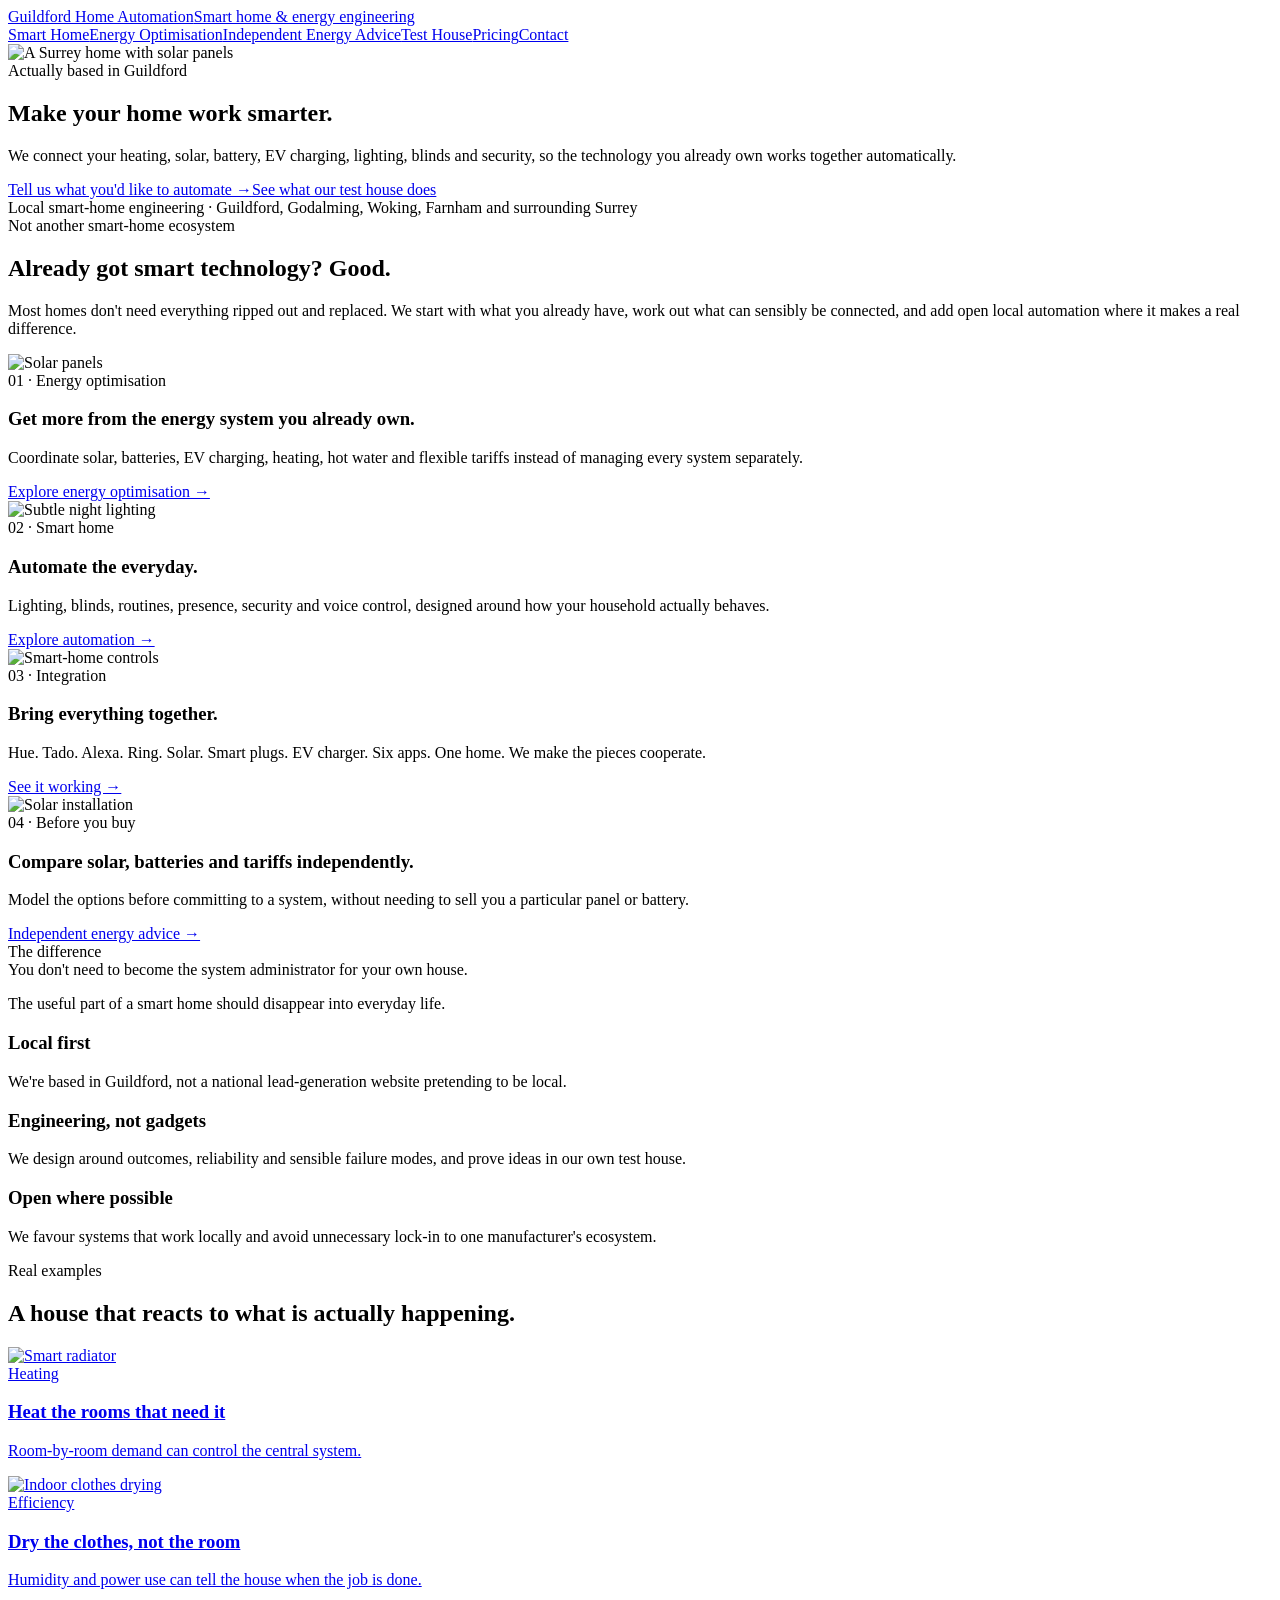
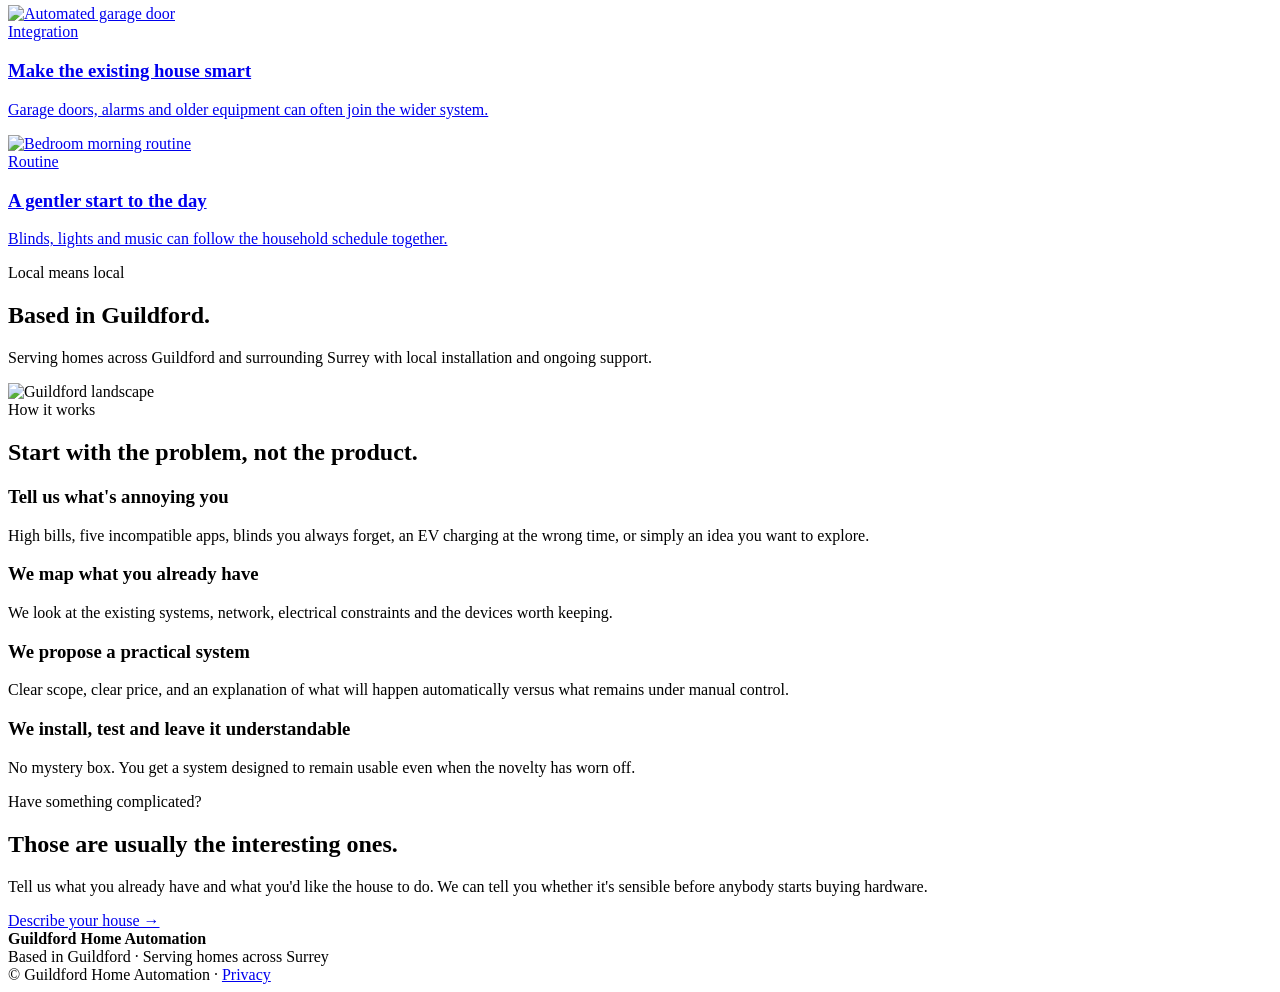
==== index.html @ ccb85223 "Add homepage" ====
<!doctype html>
<html lang="en-GB">
<head>
<meta charset="utf-8"><meta name="viewport" content="width=device-width,initial-scale=1">
<title>Guildford Home Automation | Smart Home & Energy Automation</title>
<meta name="description" content="Local smart-home engineering in Guildford. We connect heating, solar, batteries, EV charging, lighting, blinds and security so your home works together.">
<link rel="canonical" href="https://guildfordhomeautomation.co.uk/">
<link rel="stylesheet" href="assets/site.css">
</head>
<body>
<header><div class="wrap nav"><a class="brand" href="index.html">Guildford Home Automation<span>Smart home & energy engineering</span></a><nav><a href="automation.html">Smart Home</a><a href="energy.html">Energy Optimisation</a><a href="energy-advice.html">Independent Energy Advice</a><a href="test-house.html">Test House</a><a href="pricing.html">Pricing</a><a class="btn" href="contact.html">Contact</a></nav></div></header>
<main>
<section class="hero hero-photo"><img class="hero-bg" src="assets/images/hero-home.jpg" alt="A Surrey home with solar panels"><div class="hero-shade"></div><div class="wrap hero-content"><div class="eyebrow light">Actually based in Guildford</div><h1>Make your home work smarter.</h1><p class="lead">We connect your heating, solar, battery, EV charging, lighting, blinds and security, so the technology you already own works together automatically.</p><div class="actions"><a class="btn lime" href="contact.html">Tell us what you'd like to automate →</a><a class="btn glass" href="test-house.html">See what our test house does</a></div><div class="local-note">Local smart-home engineering · Guildford, Godalming, Woking, Farnham and surrounding Surrey</div></div></section>
<section class="intro-band"><div class="wrap"><div class="eyebrow">Not another smart-home ecosystem</div><h2>Already got smart technology? Good.</h2><p class="lead">Most homes don't need everything ripped out and replaced. We start with what you already have, work out what can sensibly be connected, and add open local automation where it makes a real difference.</p><div class="feature-grid">
<article class="photo-card"><img src="assets/images/solar.jpg" alt="Solar panels"><div class="photo-copy"><span class="pill">01 · Energy optimisation</span><h3>Get more from the energy system you already own.</h3><p>Coordinate solar, batteries, EV charging, heating, hot water and flexible tariffs instead of managing every system separately.</p><a href="energy.html">Explore energy optimisation →</a></div></article>
<article class="photo-card"><img src="assets/images/night-lighting.jpg" alt="Subtle night lighting"><div class="photo-copy"><span class="pill">02 · Smart home</span><h3>Automate the everyday.</h3><p>Lighting, blinds, routines, presence, security and voice control, designed around how your household actually behaves.</p><a href="automation.html">Explore automation →</a></div></article>
<article class="photo-card"><img src="assets/images/smart-home.jpg" alt="Smart-home controls"><div class="photo-copy"><span class="pill">03 · Integration</span><h3>Bring everything together.</h3><p>Hue. Tado. Alexa. Ring. Solar. Smart plugs. EV charger. Six apps. One home. We make the pieces cooperate.</p><a href="test-house.html">See it working →</a></div></article>
<article class="photo-card"><img src="assets/images/solar.jpg" alt="Solar installation"><div class="photo-copy"><span class="pill">04 · Before you buy</span><h3>Compare solar, batteries and tariffs independently.</h3><p>Model the options before committing to a system, without needing to sell you a particular panel or battery.</p><a href="energy-advice.html">Independent energy advice →</a></div></article></div></div></section>
<section class="split-section dark"><div class="wrap split"><div><div class="eyebrow">The difference</div><div class="bigquote">You don't need to become the system administrator for your own house.</div><p class="lead compact">The useful part of a smart home should disappear into everyday life.</p></div><div class="stack-cards"><div class="mini-card"><h3>Local first</h3><p>We're based in Guildford, not a national lead-generation website pretending to be local.</p></div><div class="mini-card"><h3>Engineering, not gadgets</h3><p>We design around outcomes, reliability and sensible failure modes, and prove ideas in our own test house.</p></div><div class="mini-card"><h3>Open where possible</h3><p>We favour systems that work locally and avoid unnecessary lock-in to one manufacturer's ecosystem.</p></div></div></div></section>
<section><div class="wrap"><div class="eyebrow">Real examples</div><h2>A house that reacts to what is actually happening.</h2><div class="story-grid"><a class="story-card" href="test-house.html"><img src="assets/images/heating.jpg" alt="Smart radiator"><div><span>Heating</span><h3>Heat the rooms that need it</h3><p>Room-by-room demand can control the central system.</p></div></a><a class="story-card" href="test-house.html"><img src="assets/images/laundry.jpg" alt="Indoor clothes drying"><div><span>Efficiency</span><h3>Dry the clothes, not the room</h3><p>Humidity and power use can tell the house when the job is done.</p></div></a><a class="story-card" href="test-house.html"><img src="assets/images/garage.jpg" alt="Automated garage door"><div><span>Integration</span><h3>Make the existing house smart</h3><p>Garage doors, alarms and older equipment can often join the wider system.</p></div></a><a class="story-card" href="test-house.html"><img src="assets/images/bedroom.jpg" alt="Bedroom morning routine"><div><span>Routine</span><h3>A gentler start to the day</h3><p>Blinds, lights and music can follow the household schedule together.</p></div></a></div></div></section>
<section class="location-strip"><div class="wrap split location"><div><div class="eyebrow">Local means local</div><h2>Based in Guildford.</h2><p class="lead compact">Serving homes across Guildford and surrounding Surrey with local installation and ongoing support.</p></div><img src="assets/images/guildford.jpg" alt="Guildford landscape"></div></section>
<section><div class="wrap"><div class="eyebrow">How it works</div><h2>Start with the problem, not the product.</h2><div class="steps"><div class="step"><div><h3>Tell us what's annoying you</h3><p>High bills, five incompatible apps, blinds you always forget, an EV charging at the wrong time, or simply an idea you want to explore.</p></div></div><div class="step"><div><h3>We map what you already have</h3><p>We look at the existing systems, network, electrical constraints and the devices worth keeping.</p></div></div><div class="step"><div><h3>We propose a practical system</h3><p>Clear scope, clear price, and an explanation of what will happen automatically versus what remains under manual control.</p></div></div><div class="step"><div><h3>We install, test and leave it understandable</h3><p>No mystery box. You get a system designed to remain usable even when the novelty has worn off.</p></div></div></div></div></section>
<section><div class="wrap banner"><div><div class="eyebrow">Have something complicated?</div><h2>Those are usually the interesting ones.</h2><p>Tell us what you already have and what you'd like the house to do. We can tell you whether it's sensible before anybody starts buying hardware.</p></div><a class="btn" href="contact.html">Describe your house →</a></div></section>
</main>
<footer><div class="wrap footer-grid"><div><strong>Guildford Home Automation</strong><br>Based in Guildford · Serving homes across Surrey</div><div>© <span data-year></span> Guildford Home Automation · <a href="privacy.html">Privacy</a></div></div></footer><script src="assets/site.js"></script>
</body></html>
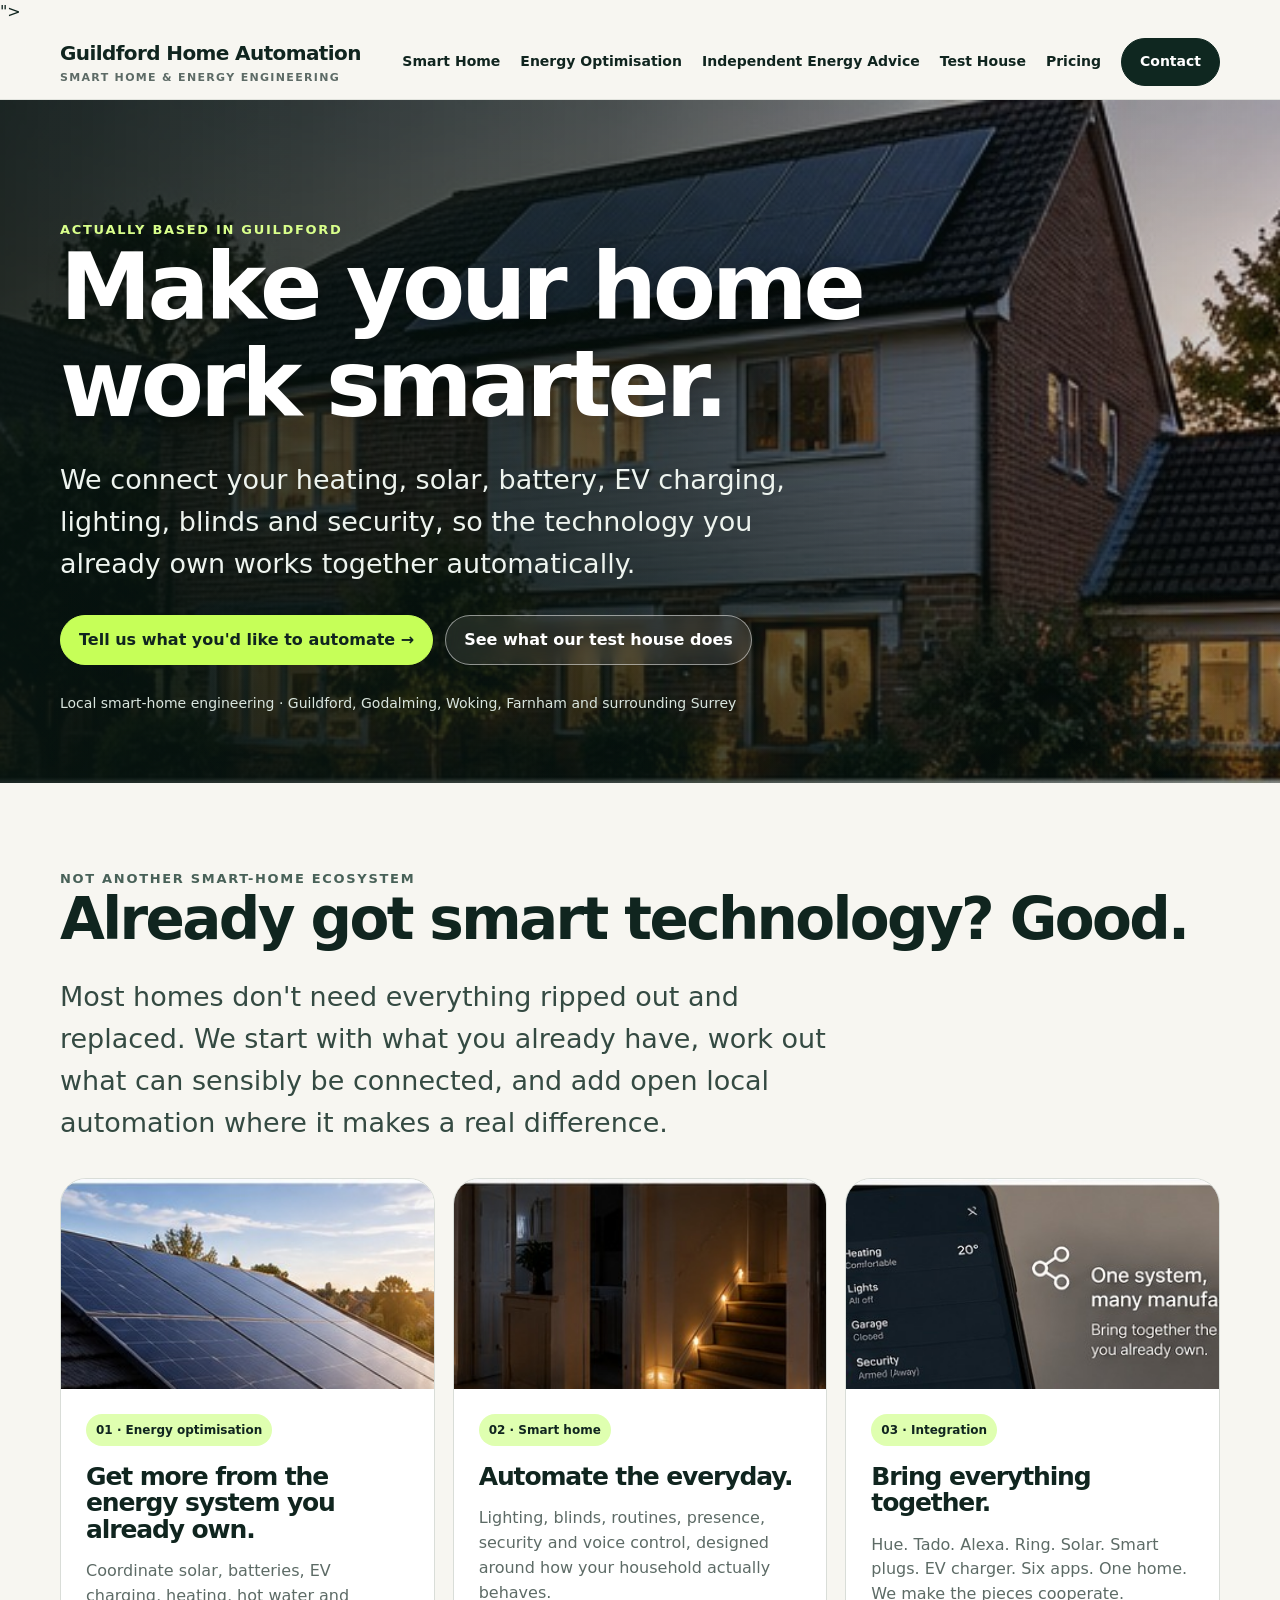
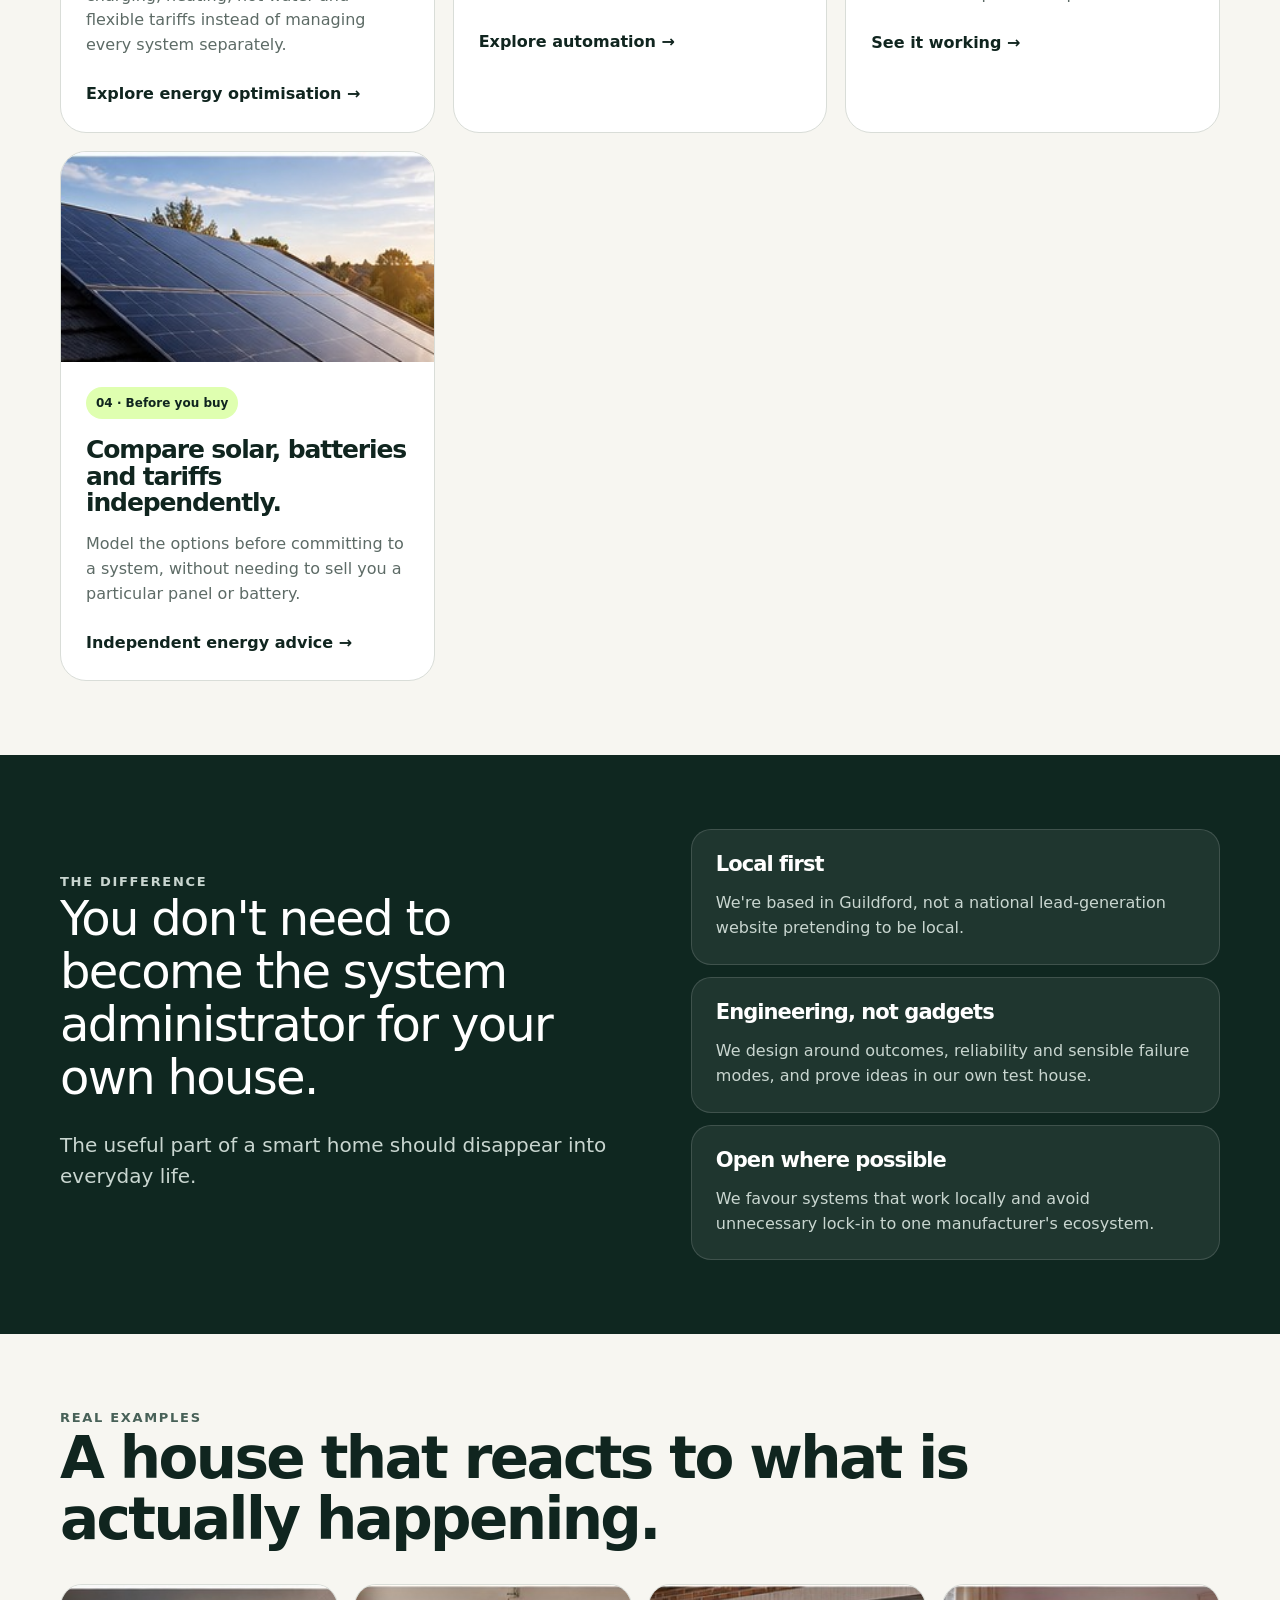
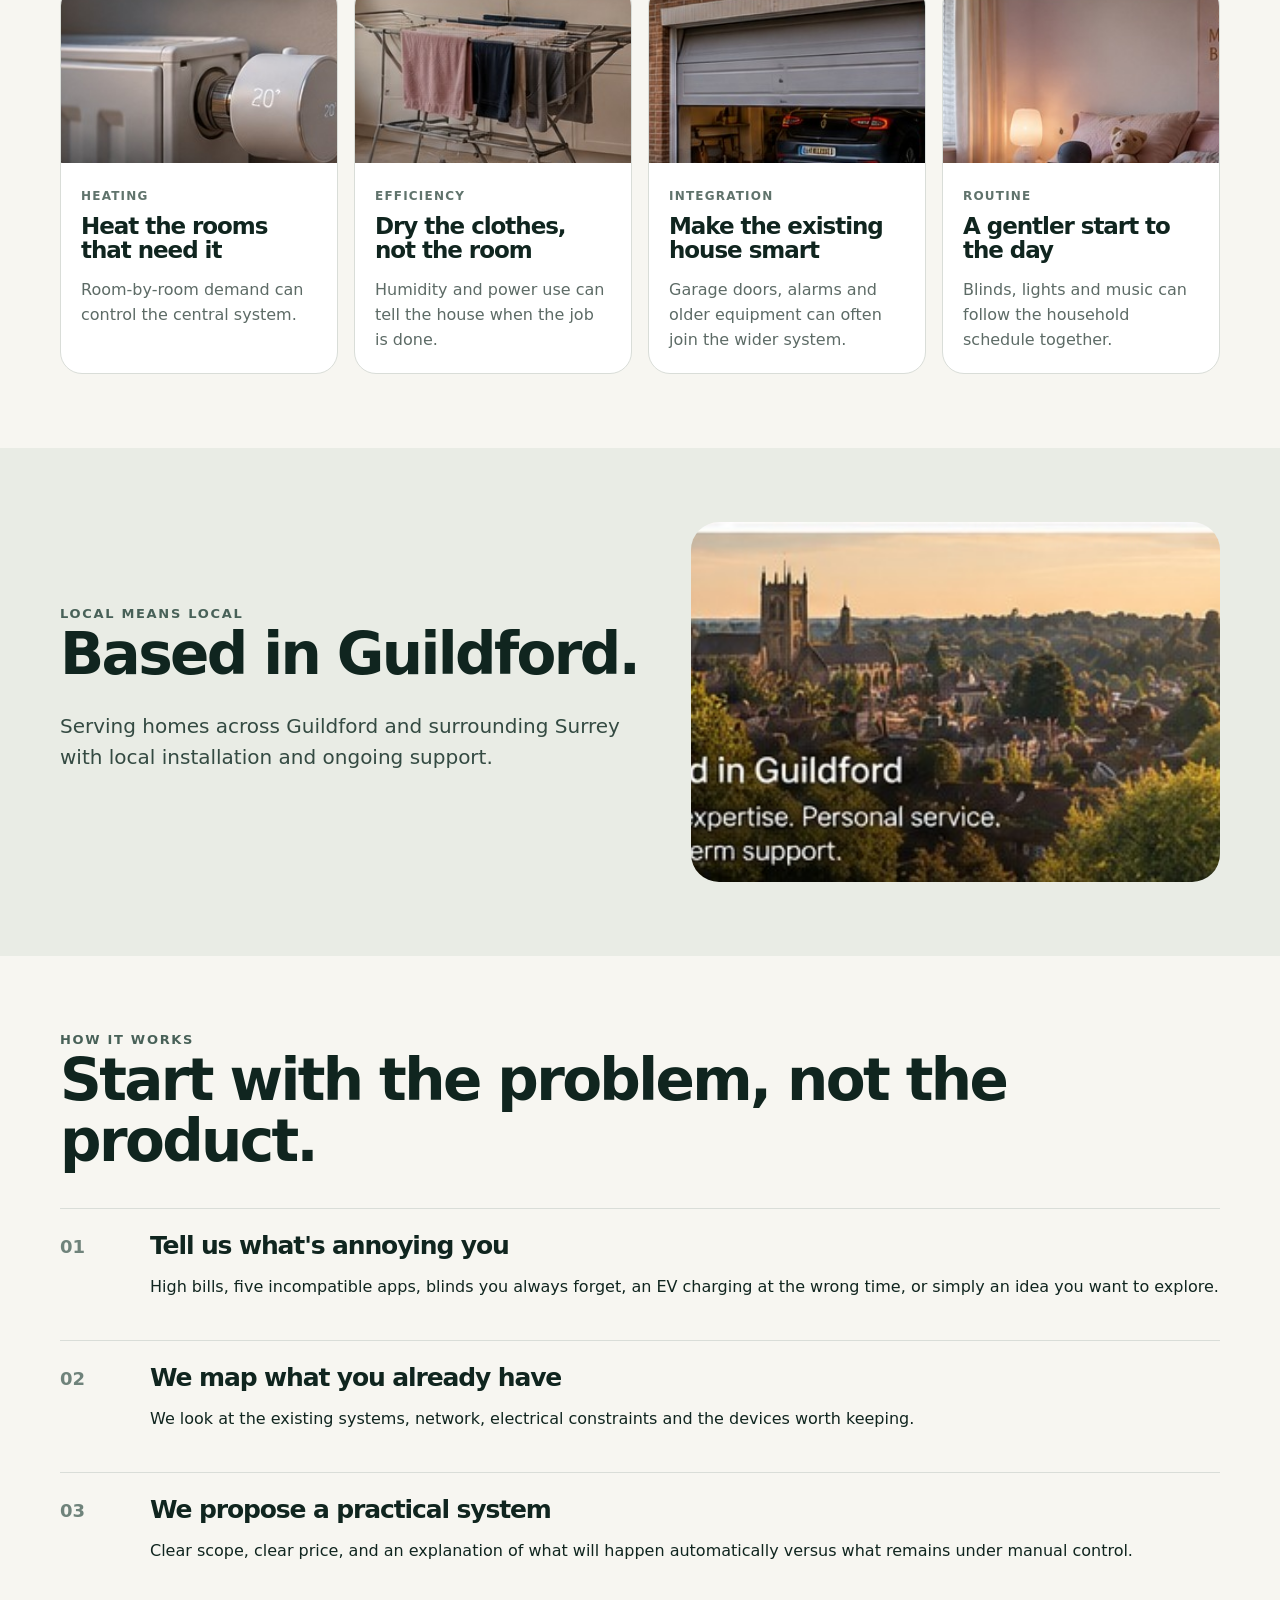
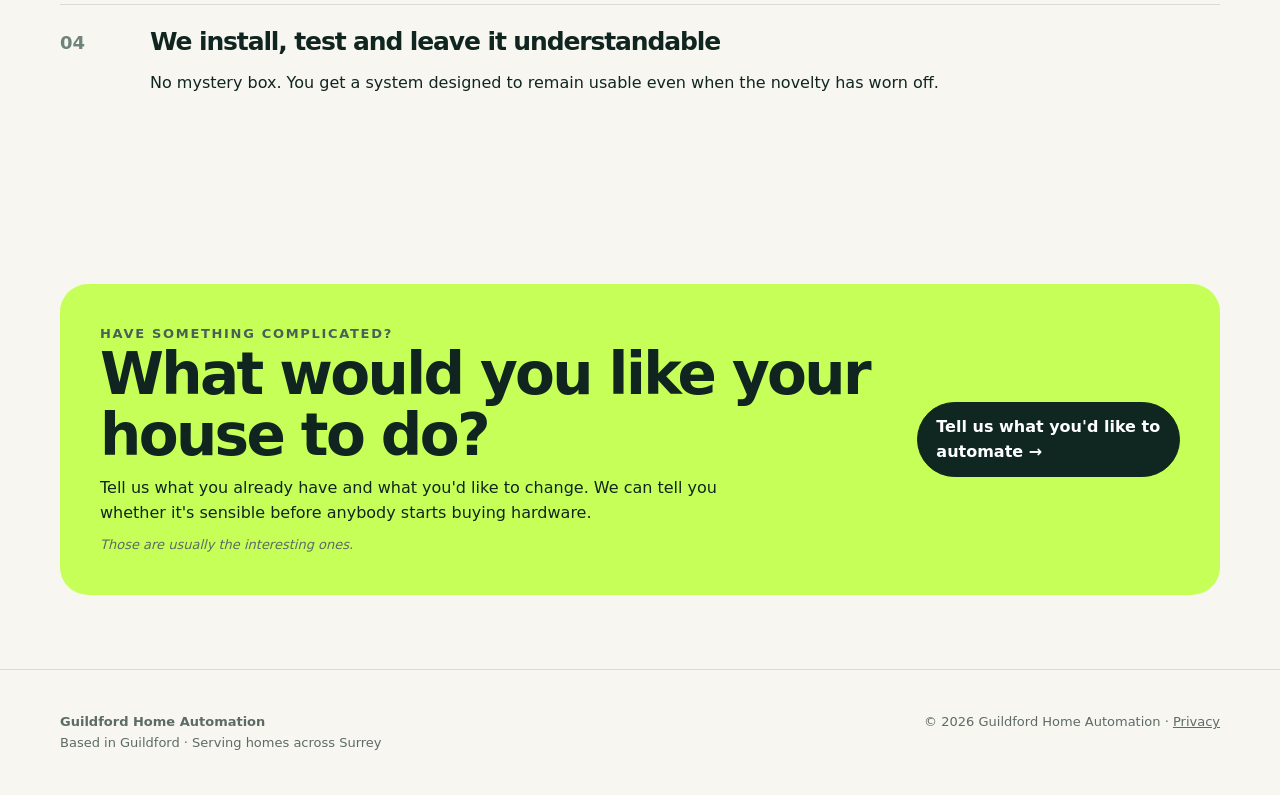
==== commit 26b15b3a: "Refine homepage final call to action hierarchy" ====
--- a/index.html
+++ b/index.html
@@ -1,5 +1,5 @@
 <!doctype html>
-<html lang="en-GB">
+<html lang="en-GB">">
 <head>
 <meta charset="utf-8"><meta name="viewport" content="width=device-width,initial-scale=1">
 <title>Guildford Home Automation | Smart Home & Energy Automation</title>
@@ -20,7 +20,7 @@
 <section><div class="wrap"><div class="eyebrow">Real examples</div><h2>A house that reacts to what is actually happening.</h2><div class="story-grid"><a class="story-card" href="test-house.html"><img src="assets/images/heating.jpg" alt="Smart radiator"><div><span>Heating</span><h3>Heat the rooms that need it</h3><p>Room-by-room demand can control the central system.</p></div></a><a class="story-card" href="test-house.html"><img src="assets/images/laundry.jpg" alt="Indoor clothes drying"><div><span>Efficiency</span><h3>Dry the clothes, not the room</h3><p>Humidity and power use can tell the house when the job is done.</p></div></a><a class="story-card" href="test-house.html"><img src="assets/images/garage.jpg" alt="Automated garage door"><div><span>Integration</span><h3>Make the existing house smart</h3><p>Garage doors, alarms and older equipment can often join the wider system.</p></div></a><a class="story-card" href="test-house.html"><img src="assets/images/bedroom.jpg" alt="Bedroom morning routine"><div><span>Routine</span><h3>A gentler start to the day</h3><p>Blinds, lights and music can follow the household schedule together.</p></div></a></div></div></section>
 <section class="location-strip"><div class="wrap split location"><div><div class="eyebrow">Local means local</div><h2>Based in Guildford.</h2><p class="lead compact">Serving homes across Guildford and surrounding Surrey with local installation and ongoing support.</p></div><img src="assets/images/guildford.jpg" alt="Guildford landscape"></div></section>
 <section><div class="wrap"><div class="eyebrow">How it works</div><h2>Start with the problem, not the product.</h2><div class="steps"><div class="step"><div><h3>Tell us what's annoying you</h3><p>High bills, five incompatible apps, blinds you always forget, an EV charging at the wrong time, or simply an idea you want to explore.</p></div></div><div class="step"><div><h3>We map what you already have</h3><p>We look at the existing systems, network, electrical constraints and the devices worth keeping.</p></div></div><div class="step"><div><h3>We propose a practical system</h3><p>Clear scope, clear price, and an explanation of what will happen automatically versus what remains under manual control.</p></div></div><div class="step"><div><h3>We install, test and leave it understandable</h3><p>No mystery box. You get a system designed to remain usable even when the novelty has worn off.</p></div></div></div></div></section>
-<section><div class="wrap banner"><div><div class="eyebrow">Have something complicated?</div><h2>Those are usually the interesting ones.</h2><p>Tell us what you already have and what you'd like the house to do. We can tell you whether it's sensible before anybody starts buying hardware.</p></div><a class="btn" href="contact.html">Describe your house →</a></div></section>
+<section><div class="wrap banner"><div><div class="eyebrow">Have something complicated?</div><h2>What would you like your house to do?</h2><p>Tell us what you already have and what you'd like to change. We can tell you whether it's sensible before anybody starts buying hardware.</p><p class="small"><em>Those are usually the interesting ones.</em></p></div><a class="btn" href="contact.html">Tell us what you'd like to automate →</a></div></section>
 </main>
 <footer><div class="wrap footer-grid"><div><strong>Guildford Home Automation</strong><br>Based in Guildford · Serving homes across Surrey</div><div>© <span data-year></span> Guildford Home Automation · <a href="privacy.html">Privacy</a></div></div></footer><script src="assets/site.js"></script>
 </body></html>
--- a/assets/site.css
+++ b/assets/site.css
@@ -0,0 +1,146 @@
+:root{
+  --ink:#10251f;
+  --muted:#5d6b66;
+  --paper:#f7f6f1;
+  --card:#ffffff;
+  --line:#d9ddd8;
+  --accent:#c6ff58;
+  --accent2:#dfffb0;
+  --dark:#0f2720;
+  --max:1160px;
+}
+*{box-sizing:border-box}
+html{scroll-behavior:smooth}
+body{margin:0;font-family:Inter,ui-sans-serif,system-ui,-apple-system,BlinkMacSystemFont,"Segoe UI",sans-serif;background:var(--paper);color:var(--ink);line-height:1.55}
+a{color:inherit}
+.wrap{width:min(var(--max),calc(100% - 40px));margin:auto}
+header{position:sticky;top:0;z-index:20;background:rgba(247,246,241,.93);backdrop-filter:blur(12px);border-bottom:1px solid rgba(16,37,31,.09)}
+.nav{height:74px;display:flex;align-items:center;justify-content:space-between;gap:24px}
+.brand{text-decoration:none;font-weight:800;letter-spacing:-.03em;font-size:20px}
+.brand span{display:block;font-size:11px;letter-spacing:.12em;text-transform:uppercase;color:var(--muted);font-weight:700}
+nav{display:flex;gap:20px;align-items:center;font-size:14px;font-weight:650}
+nav a{text-decoration:none}
+.btn{display:inline-flex;align-items:center;justify-content:center;gap:8px;border-radius:999px;padding:12px 18px;background:var(--dark);color:white;text-decoration:none;font-weight:750;border:1px solid var(--dark)}
+.btn.alt{background:transparent;color:var(--ink)}
+.btn.lime{background:var(--accent);border-color:var(--accent);color:var(--ink)}
+.hero{padding:92px 0 64px}
+.eyebrow{font-size:13px;text-transform:uppercase;letter-spacing:.13em;font-weight:800;color:#486158}
+h1,h2,h3{line-height:1.05;letter-spacing:-.045em;margin:0}
+h1{font-size:clamp(48px,8vw,92px);max-width:1000px}
+h2{font-size:clamp(34px,5vw,58px)}
+h3{font-size:25px}
+.lead{font-size:clamp(19px,2.3vw,27px);max-width:780px;color:#344a42;margin:26px 0}
+.actions{display:flex;gap:12px;flex-wrap:wrap;margin-top:30px}
+.local-note{margin-top:28px;color:var(--muted);font-size:14px}
+.flow{margin-top:48px;border:1px solid var(--line);border-radius:28px;background:var(--card);padding:20px;display:grid;grid-template-columns:repeat(7,1fr);align-items:center;gap:10px}
+.flow .node{padding:18px 10px;text-align:center;border-radius:18px;background:#f4f6f1;font-weight:750}
+.flow .arrow{text-align:center;color:#739083}
+section{padding:74px 0}
+.grid3{display:grid;grid-template-columns:repeat(3,1fr);gap:18px;margin-top:32px}
+.grid2{display:grid;grid-template-columns:repeat(2,1fr);gap:18px;margin-top:32px}
+.card{background:var(--card);border:1px solid var(--line);border-radius:24px;padding:28px}
+.card p{color:var(--muted);margin-bottom:0}
+.pill{display:inline-block;padding:7px 10px;background:var(--accent2);border-radius:999px;font-size:12px;font-weight:800;margin-bottom:18px}
+.dark{background:var(--dark);color:white}
+.dark .eyebrow,.dark p{color:#c9d6d0}
+.dark .card{background:#17342b;border-color:#315047}
+.bigquote{font-size:clamp(28px,4vw,48px);max-width:900px;letter-spacing:-.035em;line-height:1.1}
+.steps{counter-reset:s;margin-top:36px}
+.step{display:grid;grid-template-columns:72px 1fr;gap:18px;padding:24px 0;border-top:1px solid var(--line)}
+.step:before{counter-increment:s;content:"0" counter(s);font-weight:850;color:#6f837b;font-size:18px}
+.price{font-size:38px;font-weight:850;letter-spacing:-.04em;margin:8px 0}
+.small{font-size:13px;color:var(--muted)}
+.banner{border-radius:28px;background:var(--accent);padding:40px;display:flex;align-items:center;justify-content:space-between;gap:30px}
+.banner p{max-width:650px;margin:10px 0 0}
+footer{padding:42px 0;border-top:1px solid var(--line);color:var(--muted);font-size:13px}
+.footer-grid{display:flex;justify-content:space-between;gap:20px;flex-wrap:wrap}
+.form{display:grid;gap:14px;max-width:760px}
+label{font-weight:750;font-size:14px}
+input,textarea,select{width:100%;margin-top:6px;padding:14px 15px;border:1px solid #bfc7c1;border-radius:13px;background:white;font:inherit;color:var(--ink)}
+textarea{min-height:140px;resize:vertical}
+.checks{display:grid;grid-template-columns:repeat(2,1fr);gap:10px;margin:8px 0}
+.check{display:flex;gap:9px;align-items:center;background:white;border:1px solid var(--line);padding:12px;border-radius:13px}
+.check input{width:auto;margin:0}
+.pagehero{padding:72px 0 36px}
+.pagehero h1{font-size:clamp(44px,7vw,76px)}
+.prose{max-width:820px;font-size:18px}
+.prose p{color:#40534c}
+.tagrow{display:flex;gap:9px;flex-wrap:wrap;margin-top:18px}
+.tag{padding:8px 11px;border:1px solid var(--line);background:white;border-radius:999px;font-size:13px;font-weight:700}
+@media(max-width:850px){
+  nav a:not(.btn){display:none}
+  .grid3,.grid2{grid-template-columns:1fr}
+  .flow{grid-template-columns:1fr}
+  .flow .arrow{transform:rotate(90deg)}
+  .checks{grid-template-columns:1fr}
+  .banner{display:block}
+  .banner .btn{margin-top:20px}
+}
+.hero-photo{position:relative;min-height:660px;padding:0;display:flex;align-items:flex-end;overflow:hidden;background:#14271f}
+.hero-bg{position:absolute;inset:0;width:100%;height:100%;object-fit:cover;object-position:center}
+.hero-shade{position:absolute;inset:0;background:linear-gradient(90deg,rgba(7,20,16,.86) 0%,rgba(7,20,16,.64) 48%,rgba(7,20,16,.12) 100%),linear-gradient(0deg,rgba(7,20,16,.45),transparent 55%)}
+.hero-content{position:relative;z-index:2;color:white;padding-top:120px;padding-bottom:68px}
+.hero-content h1{max-width:820px;text-shadow:0 2px 22px rgba(0,0,0,.22)}
+.hero-content .lead{color:#eef4ef;max-width:740px}
+.hero-content .local-note{color:#d9e5de}
+.eyebrow.light{color:#d9ff8b}
+.btn.glass{background:rgba(255,255,255,.09);color:white;border-color:rgba(255,255,255,.5);backdrop-filter:blur(8px)}
+.intro-band{padding-top:86px}
+.feature-grid{display:grid;grid-template-columns:repeat(3,1fr);gap:18px;margin-top:34px}
+.photo-card{overflow:hidden;background:white;border:1px solid var(--line);border-radius:26px}
+.photo-card>img{display:block;width:100%;height:210px;object-fit:cover}
+.photo-copy{padding:25px}
+.photo-copy p{color:var(--muted)}
+.photo-copy a{font-weight:800;text-decoration:none;display:inline-block;margin-top:8px}
+.split{display:grid;grid-template-columns:1.05fr .95fr;gap:46px;align-items:center}
+.compact{font-size:20px}
+.stack-cards{display:grid;gap:12px}
+.mini-card{padding:23px 24px;border-radius:20px;background:rgba(255,255,255,.07);border:1px solid rgba(255,255,255,.14)}
+.mini-card p{margin-bottom:0}
+.story-grid{display:grid;grid-template-columns:repeat(4,1fr);gap:16px;margin-top:34px}
+.story-grid.large{grid-template-columns:repeat(3,1fr)}
+.story-card{display:block;border-radius:22px;overflow:hidden;background:white;border:1px solid var(--line);text-decoration:none}
+.story-card img{width:100%;height:178px;display:block;object-fit:cover}
+.story-card>div{padding:20px}
+.story-card span{font-size:12px;letter-spacing:.1em;text-transform:uppercase;font-weight:850;color:#60736c}
+.story-card h3{font-size:23px;margin-top:6px}
+.story-card p{color:var(--muted);margin-bottom:0}
+.location-strip{background:#e9ece5}
+.location img,.visual-pagehero img,.f1-panel img,.rounded-image{width:100%;height:360px;object-fit:cover;border-radius:28px}
+.visual-pagehero{padding-bottom:54px}
+.visual-pagehero .split{align-items:end}
+.f1-panel img{height:330px}
+.dark .mini-card h3{font-size:21px;margin-top:18px}
+.dark .mini-card h3:first-child{margin-top:0}
+.dark .mini-card p{color:#c9d6d0}
+img{max-width:100%}
+@media(max-width:980px){
+  .feature-grid{grid-template-columns:1fr 1fr}
+  .story-grid,.story-grid.large{grid-template-columns:1fr 1fr}
+  .split{grid-template-columns:1fr}
+}
+@media(max-width:620px){
+  .hero-photo{min-height:620px}
+  .hero-shade{background:linear-gradient(0deg,rgba(7,20,16,.9) 0%,rgba(7,20,16,.55) 70%,rgba(7,20,16,.25) 100%)}
+  .feature-grid,.story-grid,.story-grid.large{grid-template-columns:1fr}
+  .photo-card>img,.story-card img{height:220px}
+  .hero-content{padding-top:90px;padding-bottom:48px}
+  .location img,.visual-pagehero img,.f1-panel img,.rounded-image{height:260px}
+}
+.energy-flow{display:grid;grid-template-columns:1.25fr .8fr 1fr;gap:20px;align-items:center;margin:40px 0}
+.flow-inputs{display:grid;grid-template-columns:1fr 1fr;gap:10px}
+.flow-box,.flow-core,.flow-output{border-radius:20px;padding:22px;background:white;border:1px solid var(--line);font-weight:750}
+.flow-core{background:#dfff85;text-align:center;font-size:24px}
+.flow-output{line-height:1.8}
+.timeline{display:grid;grid-template-columns:repeat(3,1fr);gap:12px;margin:30px 0}
+.timeline>div{padding:20px;border-radius:18px;background:rgba(255,255,255,.07);border:1px solid rgba(255,255,255,.13)}
+.timeline strong{display:block;color:#dfff85;font-size:25px}
+.timeline span{display:block;font-weight:800;margin:6px 0}
+.timeline p{color:#c9d6d0;margin-bottom:0}
+.soft-section{background:#eef1ea}
+.comparison-demo{overflow-x:auto;margin-top:30px}
+.comparison-demo table{width:100%;border-collapse:collapse;background:white;border-radius:20px;overflow:hidden}
+.comparison-demo th,.comparison-demo td{text-align:left;padding:16px;border-bottom:1px solid var(--line)}
+.comparison-demo th{background:#e9ece5}
+@media(max-width:800px){.energy-flow{grid-template-columns:1fr}.timeline{grid-template-columns:1fr 1fr}}
+@media(max-width:560px){.flow-inputs,.timeline{grid-template-columns:1fr}}
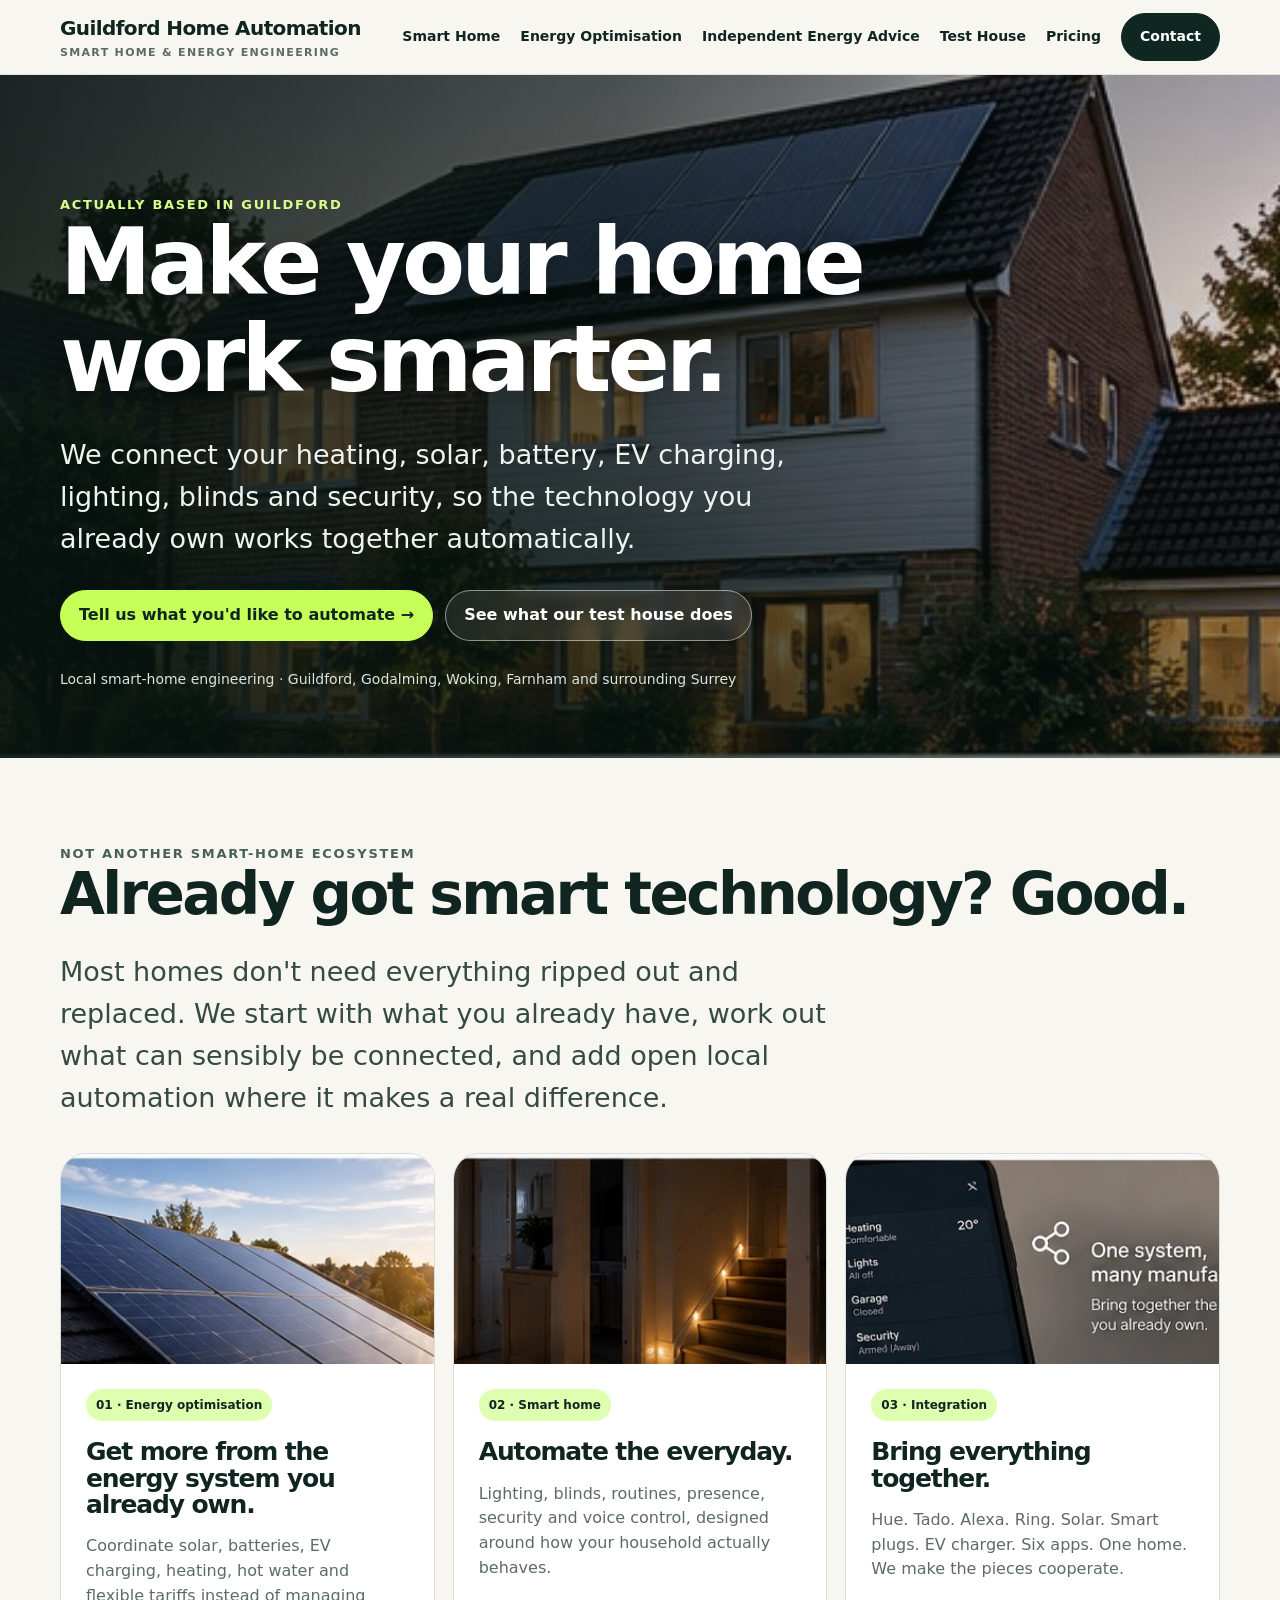
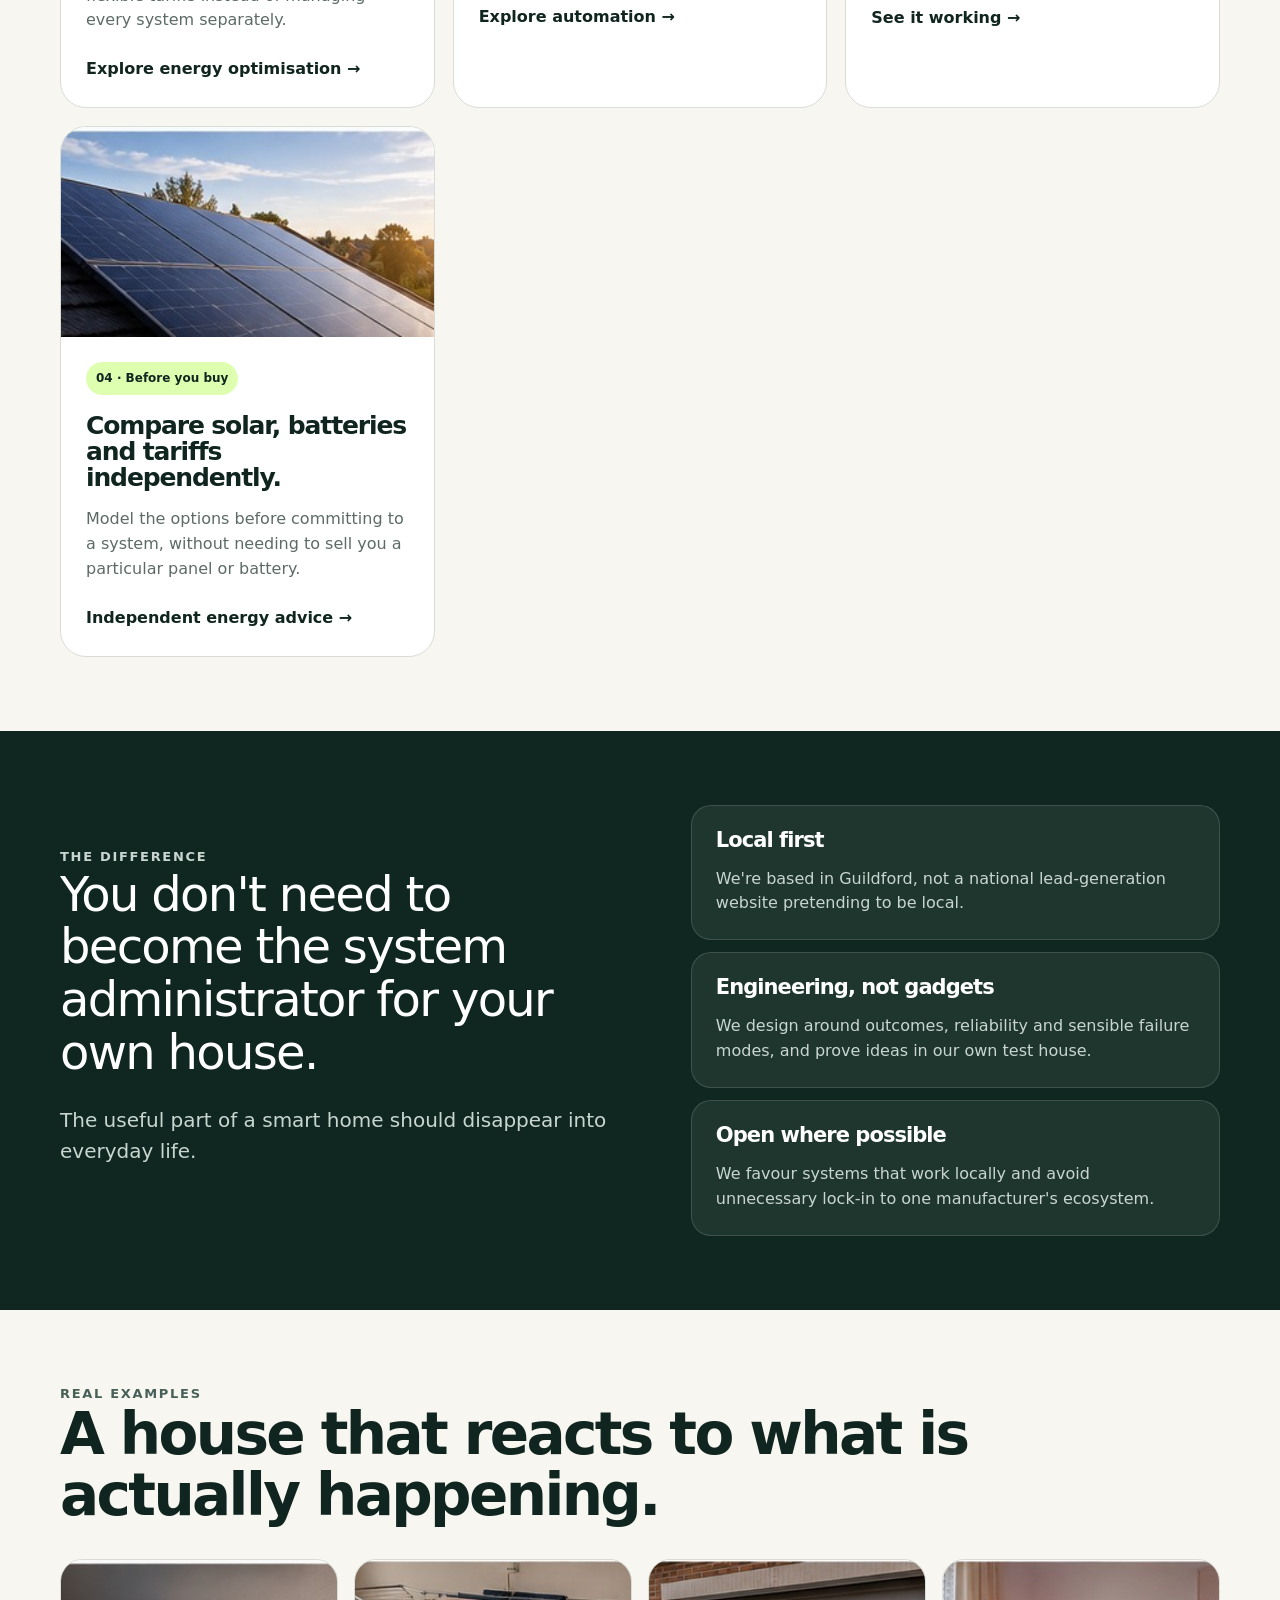
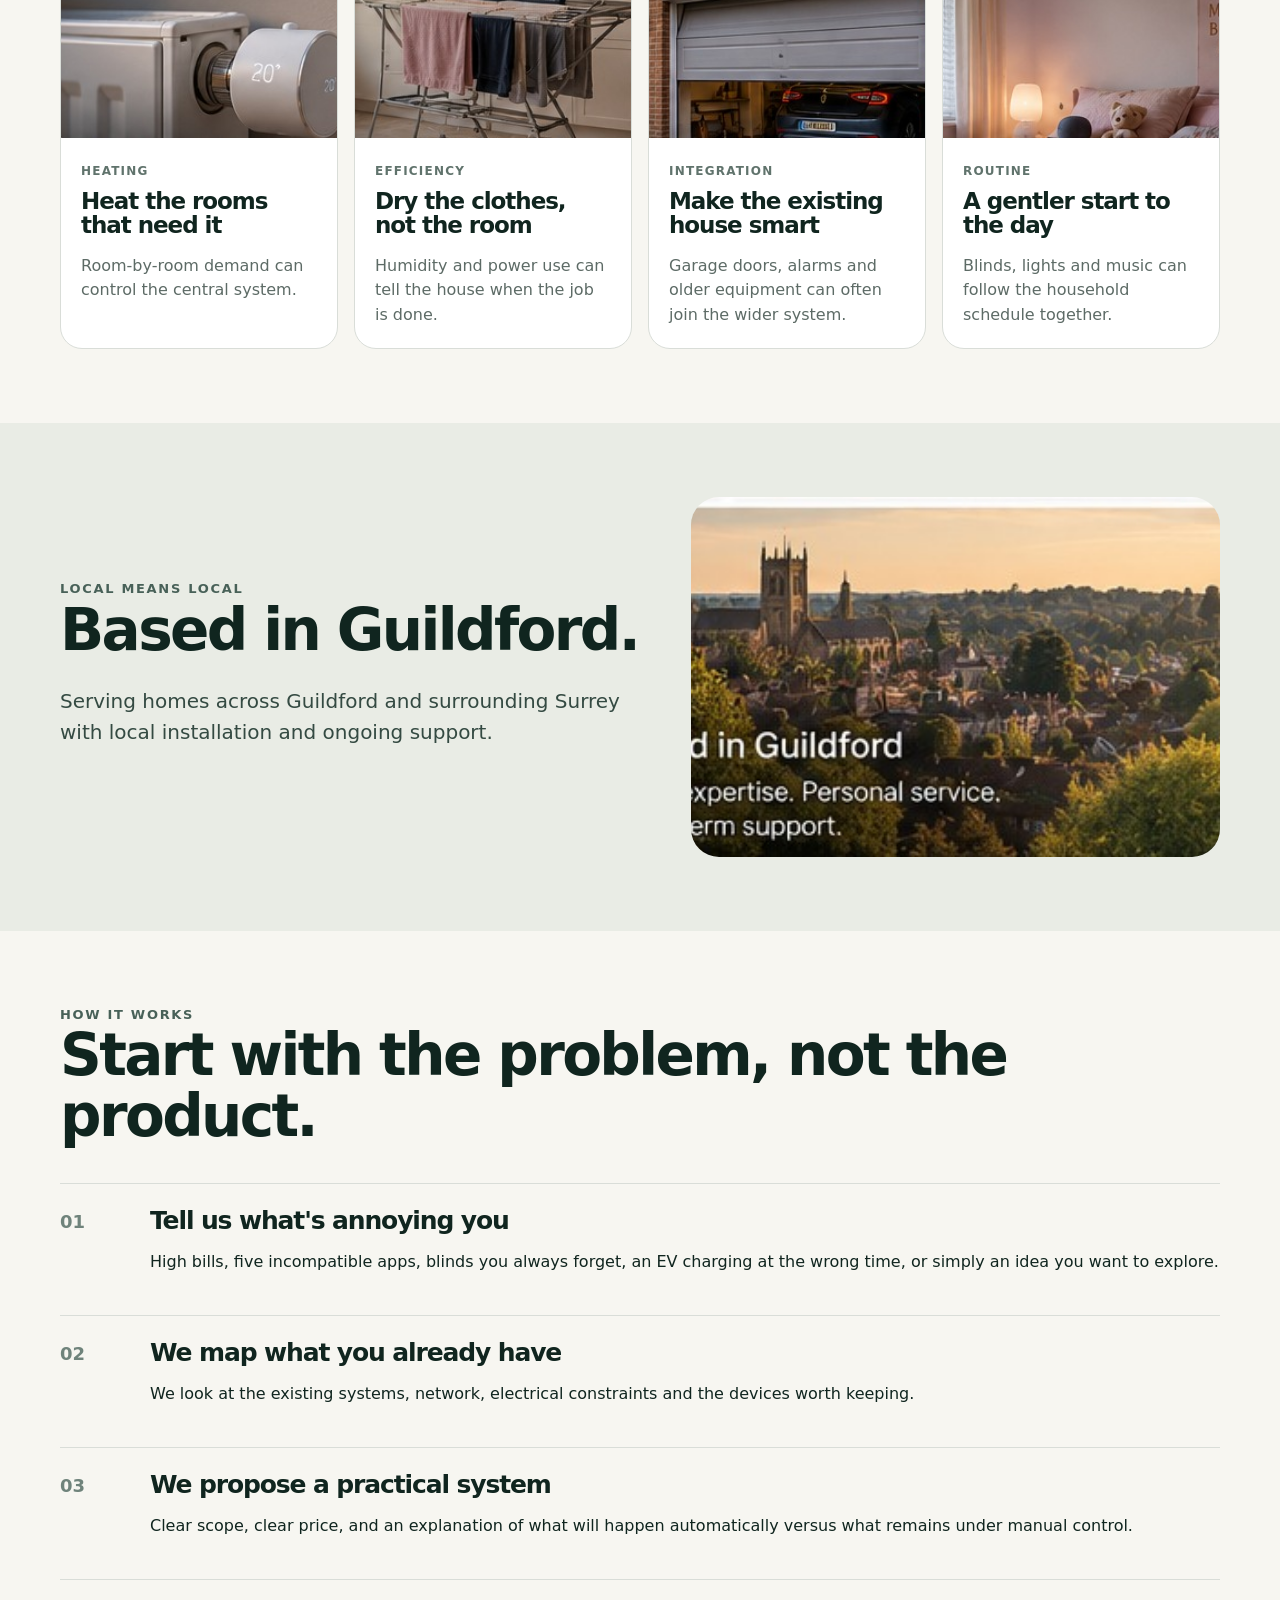
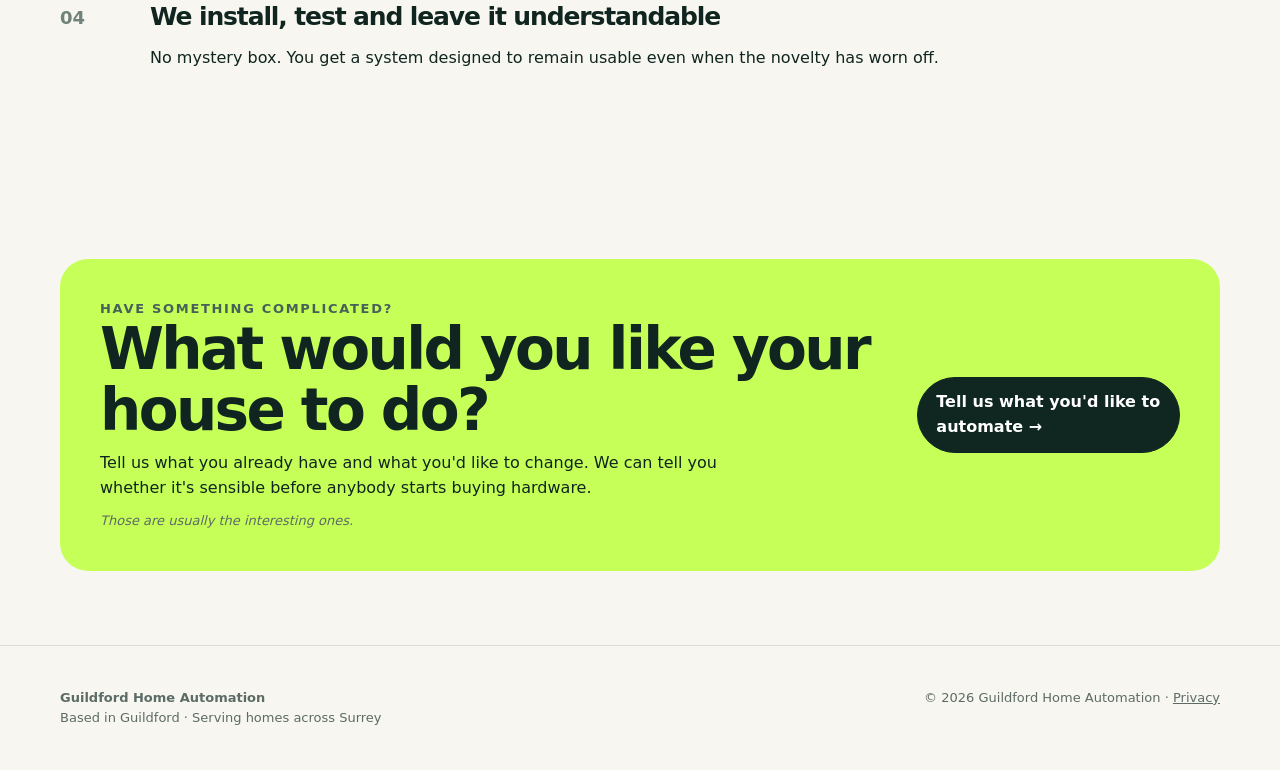
==== commit d4860060: "Fix stray homepage HTML character" ====
--- a/index.html
+++ b/index.html
@@ -1,5 +1,5 @@
 <!doctype html>
-<html lang="en-GB">">
+<html lang="en-GB">
 <head>
 <meta charset="utf-8"><meta name="viewport" content="width=device-width,initial-scale=1">
 <title>Guildford Home Automation | Smart Home & Energy Automation</title>
